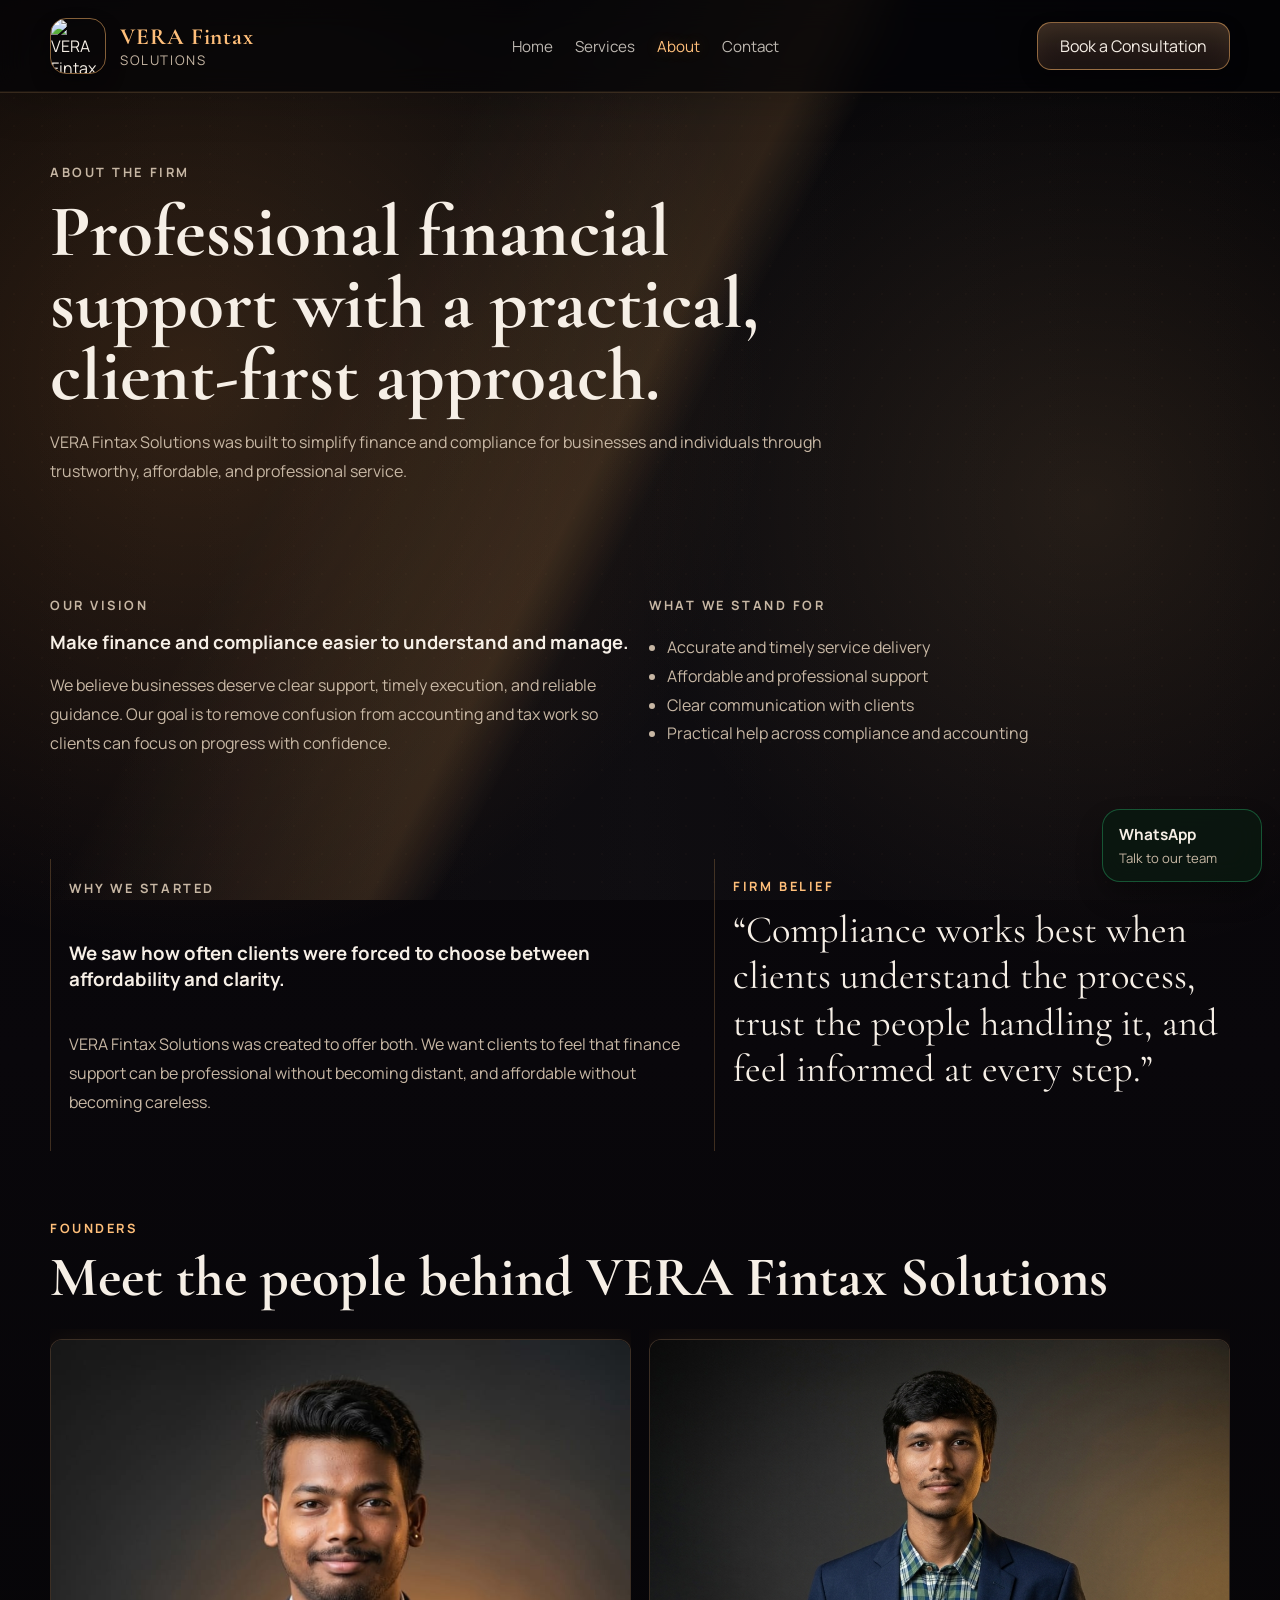
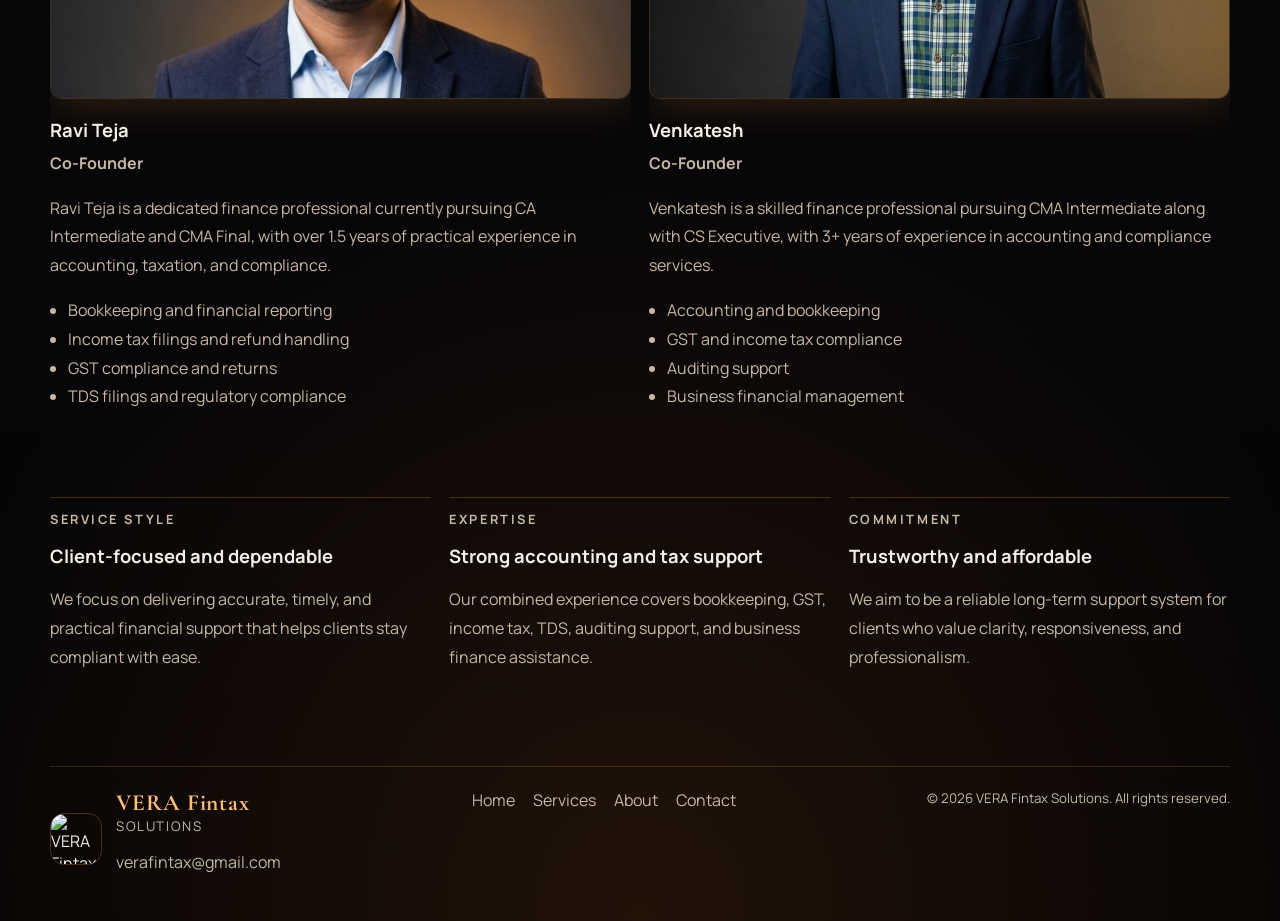
==== about.html @ e47da667 "upload website files" ====
<!DOCTYPE html>
<html lang="en">
<head>
  <meta charset="UTF-8">
  <meta name="viewport" content="width=device-width, initial-scale=1.0">
  <title>About | VERA Fintax Solutions</title>
  <meta name="description" content="Learn about the founders and vision behind VERA Fintax Solutions.">
  <link rel="preconnect" href="https://fonts.googleapis.com">
  <link rel="preconnect" href="https://fonts.gstatic.com" crossorigin>
  <link href="https://fonts.googleapis.com/css2?family=Cormorant+Garamond:wght@500;600;700&family=Manrope:wght@400;500;600;700;800&display=swap" rel="stylesheet">
  <link rel="stylesheet" href="style.css">
</head>
<body class="page-ready">
  <header class="site-header">
    <div class="container">
      <a class="brand" href="index.html" aria-label="VERA Fintax Solutions home">
        <img class="brand-logo" src="logo.jpeg" alt="VERA Fintax Solutions logo">
        <span class="brand-text">
          <strong>VERA Fintax</strong>
          <span>Solutions</span>
        </span>
      </a>
      <nav class="nav" aria-label="Main navigation">
        <a href="index.html">Home</a>
        <a href="services.html">Services</a>
        <a class="active" href="about.html">About</a>
        <a href="contact.html">Contact</a>
      </nav>
      <a class="button" href="contact.html">Book a Consultation</a>
    </div>
    <div class="scroll-progress" aria-hidden="true">
      <div class="scroll-progress-bar"></div>
    </div>
  </header>

  <main>
    <section class="page-hero">
      <div class="container">
        <div class="page-hero-copy panel reveal">
          <p class="eyebrow">About The Firm</p>
          <h1>Professional financial support with a practical, client-first approach.</h1>
          <p>VERA Fintax Solutions was built to simplify finance and compliance for businesses and individuals through trustworthy, affordable, and professional service.</p>
        </div>
      </div>
    </section>

    <section class="section">
      <div class="container value-grid reveal">
        <article class="value-card">
          <p class="eyebrow">Our Vision</p>
          <h3>Make finance and compliance easier to understand and manage.</h3>
          <p>We believe businesses deserve clear support, timely execution, and reliable guidance. Our goal is to remove confusion from accounting and tax work so clients can focus on progress with confidence.</p>
        </article>
        <article class="value-card">
          <p class="eyebrow">What We Stand For</p>
          <ul>
            <li>Accurate and timely service delivery</li>
            <li>Affordable and professional support</li>
            <li>Clear communication with clients</li>
            <li>Practical help across compliance and accounting</li>
          </ul>
        </article>
      </div>
    </section>

    <section class="section">
      <div class="container editorial-grid reveal">
        <article class="editorial-note">
          <p class="eyebrow">Why We Started</p>
          <h3>We saw how often clients were forced to choose between affordability and clarity.</h3>
          <p>VERA Fintax Solutions was created to offer both. We want clients to feel that finance support can be professional without becoming distant, and affordable without becoming careless.</p>
        </article>
        <article class="editorial-quote">
          <p class="eyebrow">Firm Belief</p>
          <blockquote>
            “Compliance works best when clients understand the process, trust the people handling it, and feel informed at every step.”
          </blockquote>
        </article>
      </div>
    </section>

    <section class="section">
      <div class="container reveal">
        <div class="section-head">
          <p class="eyebrow">Founders</p>
          <h2 class="section-title">Meet the people behind VERA Fintax Solutions</h2>
        </div>

        <div class="founder-grid">
          <article class="founder-card">
            <img class="founder-photo" src="ravi.jpg" alt="Ravi Teja">
            <h3>Ravi Teja</h3>
            <p class="founder-role">Co-Founder</p>
                    <p>Ravi Teja is a dedicated finance professional currently pursuing CA Intermediate and CMA Final, with over 1.5 years of practical experience in accounting, taxation, and compliance.</p>
            <ul class="founder-points">
              <li>Bookkeeping and financial reporting</li>
              <li>Income tax filings and refund handling</li>
              <li>GST compliance and returns</li>
              <li>TDS filings and regulatory compliance</li>
            </ul>
          </article>

          <article class="founder-card">
            <img class="founder-photo" src="venkatesh.jpg" alt="Venkatesh">
            <h3>Venkatesh</h3>
            <p class="founder-role">Co-Founder</p>
                    <p>Venkatesh is a skilled finance professional pursuing CMA Intermediate along with CS Executive, with 3+ years of experience in accounting and compliance services.</p>
            <ul class="founder-points">
              <li>Accounting and bookkeeping</li>
              <li>GST and income tax compliance</li>
              <li>Auditing support</li>
              <li>Business financial management</li>
            </ul>
          </article>
        </div>
      </div>
    </section>

    <section class="section">
      <div class="container timeline-grid reveal">
        <article class="timeline-card">
          <p class="eyebrow">Service Style</p>
          <h3>Client-focused and dependable</h3>
          <p>We focus on delivering accurate, timely, and practical financial support that helps clients stay compliant with ease.</p>
        </article>
        <article class="timeline-card">
          <p class="eyebrow">Expertise</p>
          <h3>Strong accounting and tax support</h3>
          <p>Our combined experience covers bookkeeping, GST, income tax, TDS, auditing support, and business finance assistance.</p>
        </article>
        <article class="timeline-card">
          <p class="eyebrow">Commitment</p>
          <h3>Trustworthy and affordable</h3>
          <p>We aim to be a reliable long-term support system for clients who value clarity, responsiveness, and professionalism.</p>
        </article>
      </div>
    </section>
  </main>

  <footer class="footer">
    <div class="container footer-box">
      <div class="footer-brand">
        <img src="logo.jpeg" alt="VERA Fintax Solutions logo">
        <div>
          <div class="brand-text">
            <strong>VERA Fintax</strong>
            <span>Solutions</span>
          </div>
          <p>verafintax@gmail.com</p>
        </div>
      </div>
      <div class="footer-links">
        <a href="index.html">Home</a>
        <a href="services.html">Services</a>
        <a href="about.html">About</a>
        <a href="contact.html">Contact</a>
      </div>
      <small>&copy; 2026 VERA Fintax Solutions. All rights reserved.</small>
    </div>
  </footer>
  <div class="floating-dock">
    <a class="dock-whatsapp" href="https://wa.me/919959423402">
      <strong>WhatsApp</strong>
      <span>Talk to our team</span>
    </a>
  </div>
  <script src="script.js"></script>
</body>
</html>
---- style.css ----
:root {
  --bg: #050506;
  --panel: rgba(17, 14, 20, 0.9);
  --text: #f6efe6;
  --muted: #c7b7a4;
  --line: rgba(255, 184, 107, 0.26);
  --line-strong: rgba(255, 184, 107, 0.5);
  --gold: #ffbf7a;
  --green: #2fd07f;
  --shadow: 0 18px 45px rgba(0, 0, 0, 0.45);
  --radius: 24px;
  --container: 1180px;
}

* {
  box-sizing: border-box;
}

html {
  scroll-behavior: smooth;
}

body {
  margin: 0;
  min-height: 100vh;
  color: var(--text);
  background:
    radial-gradient(circle at 15% 15%, rgba(255, 161, 72, 0.17), transparent 24%),
    radial-gradient(circle at 85% 20%, rgba(255, 194, 120, 0.11), transparent 20%),
    radial-gradient(circle at 50% 100%, rgba(255, 127, 39, 0.12), transparent 30%),
    linear-gradient(180deg, #060507 0%, #09070b 42%, #030304 100%);
  font-family: "Manrope", sans-serif;
  overflow-x: hidden;
}

body.page-ready::before {
  animation: driftGlow 16s ease-in-out infinite alternate;
}

body::before,
body::after {
  content: "";
  position: fixed;
  inset: 0;
  pointer-events: none;
  z-index: -1;
}

body::before {
  background:
    linear-gradient(118deg, transparent 30%, rgba(255, 175, 88, 0.18) 48%, transparent 52%),
    linear-gradient(90deg, transparent, rgba(255, 255, 255, 0.03), transparent);
  mix-blend-mode: screen;
  opacity: 0.8;
}

body::after {
  background-image: radial-gradient(rgba(255, 200, 140, 0.14) 0.8px, transparent 0.8px);
  background-size: 28px 28px;
  opacity: 0.16;
}

a {
  color: inherit;
  text-decoration: none;
}

img {
  max-width: 100%;
  display: block;
}

.container {
  width: min(var(--container), calc(100% - 32px));
  margin: 0 auto;
}

.site-header {
  position: sticky;
  top: 0;
  z-index: 10;
  backdrop-filter: blur(14px);
  background: rgba(4, 4, 6, 0.72);
  border-bottom: 1px solid rgba(255, 188, 112, 0.12);
  box-shadow: 0 10px 40px rgba(0, 0, 0, 0.18);
}

.scroll-progress {
  position: absolute;
  left: 0;
  right: 0;
  bottom: -1px;
  height: 2px;
  background: rgba(255, 188, 112, 0.08);
  overflow: hidden;
}

.scroll-progress-bar {
  width: 100%;
  height: 100%;
  transform-origin: left center;
  transform: scaleX(0);
  background: linear-gradient(90deg, rgba(255, 188, 112, 0.32), rgba(255, 188, 112, 0.95));
  box-shadow: 0 0 16px rgba(255, 188, 112, 0.4);
}

.site-header .container,
.nav {
  display: flex;
  align-items: center;
}

.site-header .container {
  justify-content: space-between;
  gap: 24px;
  padding: 18px 0;
}

.brand {
  display: flex;
  align-items: center;
  gap: 14px;
  min-width: max-content;
}

.brand-logo {
  width: 56px;
  height: 56px;
  object-fit: cover;
  border-radius: 16px;
  border: 1px solid var(--line-strong);
  box-shadow: 0 10px 20px rgba(0, 0, 0, 0.28);
}

.brand-text strong {
  display: block;
  font-family: "Cormorant Garamond", serif;
  font-size: 1.45rem;
  letter-spacing: 0.04em;
  color: var(--gold);
}

.brand-text span {
  display: block;
  font-size: 0.83rem;
  color: var(--muted);
  letter-spacing: 0.12em;
  text-transform: uppercase;
}

.nav {
  gap: 22px;
  flex-wrap: wrap;
  justify-content: center;
}

.nav a {
  color: rgba(246, 239, 230, 0.76);
  font-size: 0.95rem;
  transition: color 0.25s ease, text-shadow 0.25s ease;
}

.nav a:hover,
.nav a.active {
  color: var(--gold);
  text-shadow: 0 0 14px rgba(255, 191, 122, 0.28);
}

.button,
button,
input,
textarea {
  font: inherit;
}

.button {
  display: inline-flex;
  align-items: center;
  justify-content: center;
  gap: 10px;
  min-height: 48px;
  padding: 0 22px;
  border-radius: 14px;
  border: 1px solid var(--line-strong);
  background: linear-gradient(180deg, rgba(255, 195, 122, 0.16), rgba(255, 159, 67, 0.04)), rgba(16, 12, 17, 0.88);
  color: var(--text);
  box-shadow: inset 0 0 22px rgba(255, 191, 122, 0.06), 0 8px 18px rgba(0, 0, 0, 0.28);
  transition: transform 0.25s ease, border-color 0.25s ease, box-shadow 0.25s ease;
}

.button:hover {
  transform: translateY(-2px);
  border-color: rgba(255, 191, 122, 0.7);
  box-shadow: inset 0 0 24px rgba(255, 191, 122, 0.12), 0 14px 24px rgba(0, 0, 0, 0.32);
}

.button:active {
  transform: translateY(0);
}

.button.secondary {
  background: rgba(15, 12, 18, 0.55);
}

.button.full {
  width: 100%;
}

.button.whatsapp {
  border-color: rgba(47, 208, 127, 0.45);
  background: rgba(12, 28, 18, 0.78);
}

.eyebrow {
  margin: 0 0 12px;
  color: var(--gold);
  font-size: 0.8rem;
  font-weight: 700;
  letter-spacing: 0.2em;
  text-transform: uppercase;
}

.section-title {
  margin: 0 0 14px;
  font-family: "Cormorant Garamond", serif;
  font-size: clamp(2.2rem, 5vw, 3.5rem);
  line-height: 1;
}

.section-intro {
  margin: 0;
  max-width: 760px;
  color: var(--muted);
  line-height: 1.8;
}

.hero,
.page-hero {
  padding: 60px 0 28px;
}

.hero-grid,
.split-grid,
.contact-grid,
.about-grid,
.value-grid,
.timeline-grid,
.founder-grid,
.contact-cards,
.services-grid,
.trust-grid,
.hero-actions,
.chip-row,
.metric-grid,
.service-detail-grid,
.service-columns,
.process-line {
  display: grid;
  gap: 18px;
}

.hero-grid {
  grid-template-columns: minmax(0, 1.08fr) minmax(360px, 0.92fr);
  align-items: stretch;
}

.hero-copy,
.panel,
.service-card,
.trust-card,
.process-step,
.value-card,
.timeline-card,
.founder-card,
.contact-card,
.contact-panel,
.service-detail,
.service-spotlight,
.process-strip {
  position: relative;
  overflow: hidden;
  border-radius: var(--radius);
  border: 1px solid var(--line);
  background: linear-gradient(180deg, rgba(255, 255, 255, 0.03), rgba(255, 255, 255, 0)), var(--panel);
  box-shadow: var(--shadow);
}

.hero-copy,
.page-hero-copy,
.manifesto-band,
.signature-panel,
.editorial-note,
.editorial-quote,
.faq-intro {
  background: transparent;
  border: none;
  box-shadow: none;
}

.hero-copy::after,
.page-hero-copy::after,
.manifesto-band::after,
.signature-panel::after,
.editorial-note::after,
.editorial-quote::after,
.faq-intro::after {
  display: none;
}

.hero-copy,
.panel,
.service-card,
.trust-card,
.process-step,
.value-card,
.timeline-card,
.founder-card,
.contact-card,
.contact-panel,
.service-detail,
.service-spotlight,
.process-strip,
.signature-panel,
.signature-card,
.editorial-quote,
.editorial-note {
  transition: transform 0.35s ease, border-color 0.35s ease, box-shadow 0.35s ease;
}

.service-card:hover,
.trust-card:hover,
.process-step:hover,
.value-card:hover,
.timeline-card:hover,
.founder-card:hover,
.contact-card:hover,
.service-spotlight:hover,
.signature-card:hover,
.editorial-note:hover {
  transform: translateY(-4px);
  border-color: rgba(255, 188, 112, 0.28);
  box-shadow: 0 22px 50px rgba(0, 0, 0, 0.42);
}

.hero-copy,
.page-hero-copy,
.service-card,
.trust-card,
.process-step,
.value-card,
.timeline-card,
.founder-card,
.contact-card,
.contact-panel,
.service-detail,
.service-spotlight,
.process-strip {
  padding: 26px;
}

.hero-copy,
.page-hero-copy {
  padding: 8px 0;
}

.hero-copy::after,
.panel::after,
.service-card::after,
.trust-card::after,
.process-step::after,
.value-card::after,
.timeline-card::after,
.founder-card::after,
.contact-card::after,
.contact-panel::after,
.service-detail::after,
.service-spotlight::after,
.process-strip::after {
  content: "";
  position: absolute;
  inset: auto -18% -18% auto;
  width: 180px;
  height: 180px;
  background: radial-gradient(circle, rgba(255, 190, 122, 0.12), transparent 70%);
  pointer-events: none;
}

.reveal {
  opacity: 0;
  transform: translateY(28px);
  transition: opacity 0.75s ease, transform 0.75s ease;
}

.reveal.is-visible {
  opacity: 1;
  transform: translateY(0);
}

.hero-copy h1,
.page-hero-copy h1 {
  margin: 0;
  font-family: "Cormorant Garamond", serif;
  line-height: 0.98;
}

.hero-copy h1 {
  max-width: 11ch;
  font-size: clamp(3rem, 6vw, 5.2rem);
}

.page-hero-copy h1 {
  font-size: clamp(2.8rem, 6vw, 4.6rem);
}

.hero-copy h1 span {
  color: var(--gold);
}

.hero-copy p,
.page-hero-copy p,
.dashboard-top p,
.service-card p,
.trust-card p,
.process-step p,
.value-card p,
.timeline-card p,
.contact-panel p,
.contact-card p,
.founder-card p,
.service-detail p,
.service-spotlight p,
.service-column li,
.process-caption {
  color: var(--muted);
  line-height: 1.8;
}

.hero-copy p {
  margin: 22px 0 0;
}

.hero-actions {
  margin-top: 28px;
  display: flex;
  flex-wrap: wrap;
}

.hero-mini-proof {
  display: flex;
  flex-wrap: wrap;
  gap: 10px;
  margin-top: 20px;
}

.hero-mini-proof span {
  padding: 9px 14px;
  border-radius: 999px;
  border: 1px solid rgba(255, 188, 112, 0.16);
  background: rgba(8, 8, 11, 0.52);
  color: rgba(246, 239, 230, 0.8);
  font-size: 0.88rem;
}

.hero-mini-proof span:nth-child(2) {
  animation: pulseChip 3.8s ease-in-out infinite;
}

.hero-visual {
  padding: 24px;
}

.hero-visual.panel {
  background: transparent;
  border: none;
  box-shadow: none;
  padding: 0;
}

.dashboard-frame {
  height: 100%;
  min-height: 420px;
  padding: 26px;
  border-radius: 28px;
  border: 1px solid rgba(255, 188, 112, 0.16);
  background: linear-gradient(145deg, rgba(255, 188, 112, 0.12), transparent 34%), linear-gradient(180deg, rgba(6, 8, 12, 0.92), rgba(14, 11, 18, 0.96));
}

.dashboard-top {
  display: flex;
  align-items: center;
  justify-content: space-between;
  gap: 18px;
  margin-bottom: 18px;
}

.dashboard-top h3,
.service-card h3,
.trust-card h3,
.process-step h3,
.value-card h3,
.timeline-card h3,
.contact-panel h3,
.contact-card h3,
.founder-card h3,
.service-detail h3,
.service-spotlight h3 {
  margin: 0;
  font-size: 1.15rem;
}

.sparkline {
  height: 148px;
  border-radius: 18px;
  border: 1px solid rgba(255, 188, 112, 0.14);
  background: linear-gradient(180deg, rgba(255, 188, 112, 0.03), rgba(255, 188, 112, 0)), repeating-linear-gradient(90deg, rgba(255, 255, 255, 0.05), rgba(255, 255, 255, 0.05) 1px, transparent 1px, transparent 18%), repeating-linear-gradient(180deg, rgba(255, 255, 255, 0.04), rgba(255, 255, 255, 0.04) 1px, transparent 1px, transparent 26%);
  position: relative;
  overflow: hidden;
}

.sparkline::before {
  content: "";
  position: absolute;
  inset: 28px 18px 22px 18px;
  background: linear-gradient(180deg, rgba(255, 188, 112, 0.22), transparent 65%);
  clip-path: polygon(0% 80%, 10% 76%, 19% 69%, 28% 73%, 38% 48%, 49% 58%, 60% 32%, 70% 37%, 82% 18%, 100% 0%, 100% 100%, 0% 100%);
}

.sparkline::after {
  content: "";
  position: absolute;
  inset: 24px 18px 20px 18px;
  border-bottom: 3px solid var(--gold);
  clip-path: polygon(0% 78%, 10% 74%, 19% 67%, 28% 71%, 38% 46%, 49% 56%, 60% 30%, 70% 35%, 82% 16%, 100% 0%, 100% 100%, 0% 100%);
  filter: drop-shadow(0 0 10px rgba(255, 191, 122, 0.5));
}

.metric-grid {
  grid-template-columns: repeat(3, minmax(0, 1fr));
  margin-top: 18px;
}

.metric-card {
  padding: 18px;
  border-radius: 0;
  border: none;
  border-top: 1px solid rgba(255, 188, 112, 0.22);
  background: transparent;
}

.metric-card span {
  display: block;
  color: rgba(246, 239, 230, 0.64);
  font-size: 0.82rem;
}

.metric-card strong {
  display: block;
  margin-top: 10px;
  font-size: 1.2rem;
}

.metric-card small,
.contact-card small {
  display: block;
  margin-top: 8px;
  color: rgba(246, 239, 230, 0.56);
}

.chip-row {
  grid-template-columns: repeat(3, minmax(0, 1fr));
}

.chip {
  padding: 18px 6px 0;
  border-radius: 0;
  border: none;
  border-top: 1px solid rgba(255, 188, 112, 0.22);
  background: transparent;
  text-align: center;
}

.manifesto-band,
.signature-grid,
.editorial-grid {
  display: grid;
  gap: 20px;
}

.manifesto-band {
  grid-template-columns: minmax(0, 1.1fr) minmax(0, 0.9fr);
  align-items: center;
  padding: 8px 0;
}

.manifesto-copy h2 {
  margin: 0;
  font-family: "Cormorant Garamond", serif;
  font-size: clamp(2rem, 4vw, 3rem);
  line-height: 1.05;
}

.manifesto-points {
  display: grid;
  gap: 14px;
}

.manifesto-points div,
.signature-card,
.editorial-quote,
.editorial-note,
.signature-panel {
  padding: 18px 0 18px 18px;
  border-radius: 0;
  border: none;
  border-left: 1px solid rgba(255, 188, 112, 0.22);
  background: transparent;
  box-shadow: none;
  position: relative;
  overflow: hidden;
}

.manifesto-points div::before,
.signature-card::before,
.editorial-quote::before,
.editorial-note::before,
.signature-panel::before {
  content: "";
  position: absolute;
  inset: 0;
  background: linear-gradient(120deg, transparent 10%, rgba(255, 188, 112, 0.08) 48%, transparent 62%);
  transform: translateX(-120%);
  transition: transform 0.8s ease;
}

.manifesto-points div:hover::before,
.signature-card:hover::before,
.editorial-quote:hover::before,
.editorial-note:hover::before,
.signature-panel:hover::before {
  transform: translateX(120%);
}

.manifesto-points strong {
  display: block;
  margin-bottom: 6px;
  color: var(--gold);
}

.manifesto-points span {
  color: var(--muted);
  line-height: 1.7;
}

.signature-grid {
  grid-template-columns: minmax(0, 0.95fr) minmax(0, 1.05fr);
  align-items: start;
  gap: 34px;
}

.signature-panel {
  min-height: 100%;
  padding-left: 0;
  border-left: none;
}

.signature-stack {
  display: grid;
  gap: 18px;
}

.signature-card.offset {
  margin-left: 64px;
}

.signature-card h3,
.editorial-note h3 {
  margin: 16px 0 10px;
}

.signature-card p,
.editorial-note p,
.editorial-quote blockquote {
  color: var(--muted);
  line-height: 1.8;
}

.editorial-grid {
  grid-template-columns: minmax(0, 1.1fr) minmax(0, 0.9fr);
  align-items: stretch;
  gap: 34px;
}

.editorial-quote blockquote {
  margin: 8px 0 0;
  font-family: "Cormorant Garamond", serif;
  font-size: clamp(1.8rem, 3vw, 2.5rem);
  line-height: 1.2;
  color: var(--text);
}

.editorial-note {
  display: flex;
  flex-direction: column;
  justify-content: center;
  gap: 12px;
}

.faq-grid {
  display: grid;
  grid-template-columns: minmax(0, 0.9fr) minmax(0, 1.1fr);
  gap: 20px;
  align-items: start;
}

.faq-intro,
.faq-list {
  padding: 8px 0;
  border-radius: 0;
  border: none;
  background: transparent;
  box-shadow: none;
}

.faq-intro p {
  color: var(--muted);
  line-height: 1.8;
}

.faq-list {
  display: grid;
  gap: 14px;
}

.faq-item {
  padding: 16px 0 16px 16px;
  border-radius: 0;
  border: none;
  border-left: 1px solid rgba(255, 188, 112, 0.22);
  background: transparent;
}

.faq-item h3 {
  margin: 0 0 10px;
  font-size: 1.03rem;
}

.faq-item p {
  margin: 0;
  color: var(--muted);
  line-height: 1.75;
}

.section {
  padding: 34px 0;
}

.section-head {
  margin-bottom: 24px;
}

.services-grid,
.trust-grid {
  grid-template-columns: repeat(2, minmax(0, 1fr));
  column-gap: 34px;
  row-gap: 24px;
}

.card-icon {
  width: 48px;
  height: 48px;
  display: inline-flex;
  align-items: center;
  justify-content: center;
  border-radius: 14px;
  border: 1px solid var(--line-strong);
  color: var(--gold);
  background: rgba(255, 188, 112, 0.08);
  font-weight: 800;
  letter-spacing: 0.04em;
}

.service-card ul,
.value-card ul,
.service-detail ul,
.founder-points {
  margin: 16px 0 0;
  padding-left: 18px;
  color: var(--muted);
  line-height: 1.8;
}

.service-card,
.trust-card,
.contact-card,
.founder-card,
.value-card,
.timeline-card,
.contact-panel {
  border: none;
  border-radius: 0;
  background: transparent;
  box-shadow: none;
  padding: 10px 0 18px;
}

.service-card::after,
.trust-card::after,
.contact-card::after,
.founder-card::after,
.value-card::after,
.timeline-card::after,
.contact-panel::after {
  display: none;
}

.service-card,
.trust-card,
.contact-card,
.timeline-card {
  border-top: 1px solid rgba(255, 188, 112, 0.22);
}

.service-card:hover,
.trust-card:hover,
.contact-card:hover,
.timeline-card:hover,
.founder-card:hover {
  transform: none;
  border-color: rgba(255, 188, 112, 0.28);
  box-shadow: none;
}

.split-grid,
.contact-grid {
  grid-template-columns: minmax(0, 1fr) minmax(360px, 0.96fr);
  align-items: start;
}

.founder-grid,
.contact-cards,
.value-grid {
  grid-template-columns: repeat(2, minmax(0, 1fr));
}

.founder-card {
  text-align: left;
}

.founder-photo {
  width: 100%;
  height: 360px;
  object-fit: cover;
  object-position: center top;
  margin-bottom: 18px;
  background: rgba(14, 11, 18, 0.85);
}

.founder-img,
.founder-photo {
  border-radius: 12px;
  border: 1px solid rgba(255, 200, 120, 0.2);
  box-shadow: 0 10px 40px rgba(255, 180, 80, 0.15);
}

.founder-role {
  color: var(--gold);
  font-weight: 700;
  margin-top: 6px;
}

.contact-list {
  display: grid;
  gap: 12px;
  margin-top: 18px;
}

.contact-line {
  padding: 14px 0;
  border-radius: 0;
  border: none;
  border-top: 1px solid rgba(255, 188, 112, 0.16);
  background: transparent;
}

.contact-line strong {
  display: block;
  color: var(--gold);
  margin-bottom: 6px;
}

.field {
  display: grid;
  gap: 10px;
  margin-bottom: 14px;
}

.field label {
  color: rgba(246, 239, 230, 0.7);
  font-size: 0.9rem;
}

.field input,
.field textarea {
  width: 100%;
  padding: 14px 16px;
  border-radius: 14px;
  border: 1px solid rgba(255, 188, 112, 0.14);
  background: rgba(10, 10, 14, 0.82);
  color: var(--text);
  outline: none;
}

.field input:focus,
.field textarea:focus {
  border-color: rgba(255, 191, 122, 0.52);
  box-shadow: 0 0 0 3px rgba(255, 191, 122, 0.08);
}

.page-hero-copy {
  max-width: 840px;
  padding: 8px 0 20px;
}

.timeline-grid {
  grid-template-columns: repeat(3, minmax(0, 1fr));
}

.service-detail {
  grid-template-columns: minmax(0, 1fr) 230px;
  gap: 20px;
  align-items: stretch;
}

.service-badge {
  display: flex;
  align-items: center;
  justify-content: center;
  border-radius: 22px;
  border: 1px solid rgba(255, 188, 112, 0.18);
  background: radial-gradient(circle at 35% 35%, rgba(255, 188, 112, 0.22), transparent 42%), rgba(12, 10, 16, 0.84);
  color: var(--gold);
  font-family: "Cormorant Garamond", serif;
  font-size: 1.8rem;
}

.services-hero {
  max-width: 100%;
  background:
    linear-gradient(114deg, rgba(255, 171, 79, 0.16), transparent 38%),
    linear-gradient(180deg, rgba(10, 8, 12, 0.96), rgba(19, 14, 21, 0.96));
}

.services-hero::before {
  content: "";
  position: absolute;
  inset: 0;
  background: linear-gradient(162deg, transparent 50%, rgba(255, 189, 117, 0.3) 51%, transparent 53%);
  opacity: 0.7;
  pointer-events: none;
}

.services-actions {
  display: flex;
  gap: 14px;
  flex-wrap: wrap;
  margin-top: 24px;
}

.services-overview {
  display: grid;
  gap: 22px;
}

.service-spotlight {
  display: grid;
  grid-template-columns: minmax(0, 1.2fr) 260px;
  align-items: stretch;
  gap: 24px;
  border: none;
  border-top: 1px solid rgba(255, 188, 112, 0.18);
  border-radius: 0;
  background: transparent;
  box-shadow: none;
  padding: 30px 0;
}

.service-spotlight::before {
  display: none;
}

.service-copy {
  position: relative;
  z-index: 1;
}

.service-copy h2 {
  margin: 0;
  font-size: clamp(1.8rem, 3vw, 2.35rem);
  font-family: "Cormorant Garamond", serif;
}

.service-copy > p {
  margin: 12px 0 0;
}

.service-columns {
  grid-template-columns: repeat(2, minmax(0, 1fr));
  margin-top: 22px;
}

.service-column {
  padding: 10px 0 0;
  border-radius: 0;
  border: none;
  border-top: 1px solid rgba(255, 188, 112, 0.12);
  background: transparent;
}

.service-column h4 {
  margin: 0 0 12px;
  color: var(--gold);
  font-size: 1rem;
}

.service-column ul {
  margin: 0;
  padding-left: 18px;
}

.service-visual {
  position: relative;
  z-index: 1;
  display: flex;
  flex-direction: column;
  justify-content: center;
  align-items: center;
  gap: 18px;
}

.service-icon-box {
  width: 170px;
  height: 170px;
  border-radius: 30px;
  border: 1px solid rgba(255, 188, 112, 0.26);
  background:
    radial-gradient(circle at 35% 35%, rgba(255, 188, 112, 0.28), transparent 40%),
    linear-gradient(180deg, rgba(33, 23, 18, 0.96), rgba(13, 11, 16, 0.94));
  display: grid;
  place-items: center;
  box-shadow: inset 0 0 28px rgba(255, 188, 112, 0.1);
  animation: floatCard 5.8s ease-in-out infinite;
}

.service-icon-inner {
  width: 110px;
  height: 110px;
  border-radius: 24px;
  border: 1px solid rgba(255, 188, 112, 0.42);
  display: flex;
  align-items: center;
  justify-content: center;
  color: var(--gold);
  background: rgba(255, 188, 112, 0.08);
  position: relative;
  overflow: hidden;
}

.service-icon-inner span {
  position: absolute;
  display: block;
}

.gst-icon .icon-card {
  inset: 20px 28px 26px 20px;
  border-radius: 18px;
  border: 1px solid rgba(255, 188, 112, 0.45);
  background: linear-gradient(180deg, rgba(255, 188, 112, 0.12), rgba(255, 188, 112, 0.03));
  display: grid;
  place-items: center;
  font-family: "Cormorant Garamond", serif;
  font-size: 1.65rem;
  font-weight: 700;
}

.gst-icon .icon-pen {
  width: 34px;
  height: 8px;
  right: 14px;
  bottom: 24px;
  border-radius: 999px;
  background: linear-gradient(90deg, rgba(255, 188, 112, 0.95), rgba(255, 145, 65, 0.85));
  transform: rotate(-42deg);
  box-shadow: 0 0 12px rgba(255, 188, 112, 0.18);
}

.gst-icon .icon-pen::after {
  content: "";
  position: absolute;
  right: -5px;
  top: -2px;
  border-left: 8px solid rgba(255, 188, 112, 0.95);
  border-top: 6px solid transparent;
  border-bottom: 6px solid transparent;
}

.itr-icon .icon-monitor {
  inset: 18px 20px 30px 20px;
  border-radius: 16px;
  border: 1px solid rgba(255, 188, 112, 0.45);
  background: linear-gradient(180deg, rgba(255, 188, 112, 0.12), rgba(12, 10, 16, 0.7));
  display: grid;
  place-items: center;
}

.itr-icon .icon-monitor span {
  position: static;
  font-family: "Cormorant Garamond", serif;
  font-size: 1.55rem;
  font-weight: 700;
}

.itr-icon .icon-monitor::after {
  content: "";
  position: absolute;
  left: 28px;
  right: 28px;
  bottom: -10px;
  height: 8px;
  border-radius: 999px;
  background: rgba(255, 188, 112, 0.6);
}

.itr-icon .icon-sheet {
  width: 26px;
  height: 34px;
  right: 12px;
  bottom: 18px;
  border-radius: 8px;
  border: 1px solid rgba(255, 188, 112, 0.45);
  background: linear-gradient(180deg, rgba(255, 188, 112, 0.18), rgba(255, 188, 112, 0.05));
}

.itr-icon .icon-sheet::before,
.itr-icon .icon-sheet::after {
  content: "";
  position: absolute;
  left: 5px;
  right: 5px;
  height: 2px;
  background: rgba(255, 188, 112, 0.65);
}

.itr-icon .icon-sheet::before {
  top: 10px;
}

.itr-icon .icon-sheet::after {
  top: 17px;
}

.books-icon .icon-book {
  width: 34px;
  top: 22px;
  bottom: 22px;
  border-radius: 8px;
  border: 1px solid rgba(255, 188, 112, 0.45);
  background: linear-gradient(180deg, rgba(255, 188, 112, 0.18), rgba(255, 188, 112, 0.04));
}

.books-icon .icon-book::before {
  content: "";
  position: absolute;
  left: 8px;
  right: 8px;
  top: 10px;
  bottom: 10px;
  border-left: 2px solid rgba(255, 188, 112, 0.45);
}

.books-icon .icon-book-back {
  left: 24px;
  transform: rotate(-7deg);
}

.books-icon .icon-book-front {
  right: 24px;
  transform: rotate(7deg);
}

.tds-icon .icon-doc {
  width: 48px;
  height: 62px;
  left: 24px;
  top: 22px;
  border-radius: 10px;
  border: 1px solid rgba(255, 188, 112, 0.45);
  background: linear-gradient(180deg, rgba(255, 188, 112, 0.2), rgba(255, 188, 112, 0.04));
}

.tds-icon .icon-doc::before,
.tds-icon .icon-doc::after {
  content: "";
  position: absolute;
  left: 9px;
  right: 9px;
  height: 2px;
  background: rgba(255, 188, 112, 0.62);
}

.tds-icon .icon-doc::before {
  top: 16px;
}

.tds-icon .icon-doc::after {
  top: 26px;
}

.tds-icon .icon-check {
  width: 34px;
  height: 34px;
  right: 16px;
  bottom: 18px;
  border-radius: 50%;
  border: 1px solid rgba(255, 188, 112, 0.45);
  background: rgba(255, 188, 112, 0.12);
}

.tds-icon .icon-check::before {
  content: "";
  position: absolute;
  left: 9px;
  top: 10px;
  width: 13px;
  height: 7px;
  border-left: 3px solid rgba(255, 188, 112, 0.95);
  border-bottom: 3px solid rgba(255, 188, 112, 0.95);
  transform: rotate(-45deg);
}

.process-strip {
  text-align: center;
  border: none;
  background: transparent;
  box-shadow: none;
  padding: 10px 0 0;
}

.process-strip .section-title {
  margin-bottom: 6px;
}

.process-strip::after {
  display: none;
}

.process-line {
  grid-template-columns: repeat(4, minmax(0, 1fr));
  margin-top: 22px;
  align-items: start;
}

.process-node {
  position: relative;
  padding-top: 8px;
}

.process-node:not(:last-child)::after {
  content: "";
  position: absolute;
  top: 30px;
  left: calc(50% + 26px);
  width: calc(100% - 52px);
  height: 2px;
  background: linear-gradient(90deg, rgba(255, 188, 112, 0.7), rgba(255, 188, 112, 0.15));
}

.process-dot {
  width: 52px;
  height: 52px;
  margin: 0 auto 14px;
  border-radius: 50%;
  display: grid;
  place-items: center;
  border: 1px solid rgba(255, 188, 112, 0.42);
  background: rgba(18, 14, 20, 0.92);
  color: var(--gold);
  font-weight: 800;
  box-shadow: 0 0 0 8px rgba(255, 188, 112, 0.04);
}

.process-node h3 {
  margin: 0;
  font-size: 1.05rem;
}

.process-caption {
  margin: 8px 0 0;
  font-size: 0.92rem;
}

.footer {
  padding: 26px 0 32px;
}

.footer-box {
  display: flex;
  justify-content: space-between;
  gap: 24px;
  padding: 22px 0 0;
  border-radius: 0;
  border: none;
  border-top: 1px solid rgba(255, 188, 112, 0.18);
  background: transparent;
}

.footer-brand {
  display: flex;
  align-items: center;
  gap: 14px;
}

.footer-brand img {
  width: 52px;
  height: 52px;
  object-fit: cover;
  border-radius: 14px;
  border: 1px solid rgba(255, 188, 112, 0.24);
}

.footer-brand p,
.footer-links a,
.footer-box small {
  color: var(--muted);
}

.footer-links {
  display: flex;
  gap: 18px;
  flex-wrap: wrap;
}

.footer-links a:hover {
  color: var(--gold);
}

.floating-dock {
  position: fixed;
  right: 18px;
  bottom: 18px;
  z-index: 20;
  display: grid;
  gap: 10px;
}

.floating-dock a {
  min-width: 160px;
  padding: 14px 16px;
  border-radius: 18px;
  border: 1px solid rgba(255, 188, 112, 0.24);
  background: rgba(10, 8, 14, 0.92);
  color: var(--text);
  box-shadow: 0 14px 26px rgba(0, 0, 0, 0.32);
  backdrop-filter: blur(12px);
  transition: transform 0.25s ease, border-color 0.25s ease;
}

.floating-dock a:hover {
  transform: translateY(-3px);
  border-color: rgba(255, 188, 112, 0.42);
}

.floating-dock strong,
.floating-dock span {
  display: block;
}

.floating-dock strong {
  font-size: 0.96rem;
}

.floating-dock span {
  margin-top: 4px;
  color: var(--muted);
  font-size: 0.82rem;
}

.floating-dock .dock-whatsapp {
  border-color: rgba(47, 208, 127, 0.34);
  background: rgba(10, 23, 16, 0.92);
}

@keyframes pulseChip {
  0%,
  100% {
    box-shadow: 0 0 0 rgba(255, 188, 112, 0);
  }
  50% {
    box-shadow: 0 0 18px rgba(255, 188, 112, 0.14);
  }
}

@keyframes floatCard {
  0%,
  100% {
    transform: translateY(0);
  }
  50% {
    transform: translateY(-8px);
  }
}

@keyframes driftGlow {
  0% {
    transform: translate3d(0, 0, 0) scale(1);
  }
  100% {
    transform: translate3d(1.5%, -1.5%, 0) scale(1.03);
  }
}

@media (max-width: 1100px) {
  .hero-grid,
  .split-grid,
  .contact-grid,
  .service-detail,
  .timeline-grid,
  .service-spotlight,
  .process-line,
  .manifesto-band,
  .signature-grid,
  .editorial-grid,
  .faq-grid {
    grid-template-columns: 1fr;
  }

  .services-grid,
  .trust-grid,
  .metric-grid {
    grid-template-columns: repeat(2, minmax(0, 1fr));
  }
}

@media (max-width: 760px) {
  .site-header .container,
  .footer-box,
  .footer-brand {
    flex-direction: column;
    align-items: flex-start;
  }

  .nav {
    gap: 14px;
  }

  .hero-copy,
  .page-hero-copy,
  .service-card,
  .trust-card,
  .process-step,
  .value-card,
  .timeline-card,
  .founder-card,
  .contact-card,
  .contact-panel,
  .service-detail,
  .service-spotlight,
  .process-strip {
    padding: 22px;
  }

  .chip-row,
  .metric-grid,
  .services-grid,
  .founder-grid,
  .trust-grid,
  .contact-cards,
  .value-grid,
  .service-columns,
  .process-line {
    grid-template-columns: 1fr;
  }

  .signature-card.offset {
    margin-left: 0;
  }

  .services-grid,
  .trust-grid {
    grid-template-columns: 1fr;
  }

  .founder-photo {
    height: 300px;
  }

  .dashboard-frame {
    min-height: auto;
  }

  .service-icon-box {
    width: 140px;
    height: 140px;
  }

  .service-icon-inner {
    width: 92px;
    height: 92px;
    font-size: 1.6rem;
  }

  .process-node:not(:last-child)::after {
    display: none;
  }

  .floating-dock {
    left: 16px;
    right: 16px;
    bottom: 14px;
  }

  .floating-dock a {
    min-width: 0;
  }
}
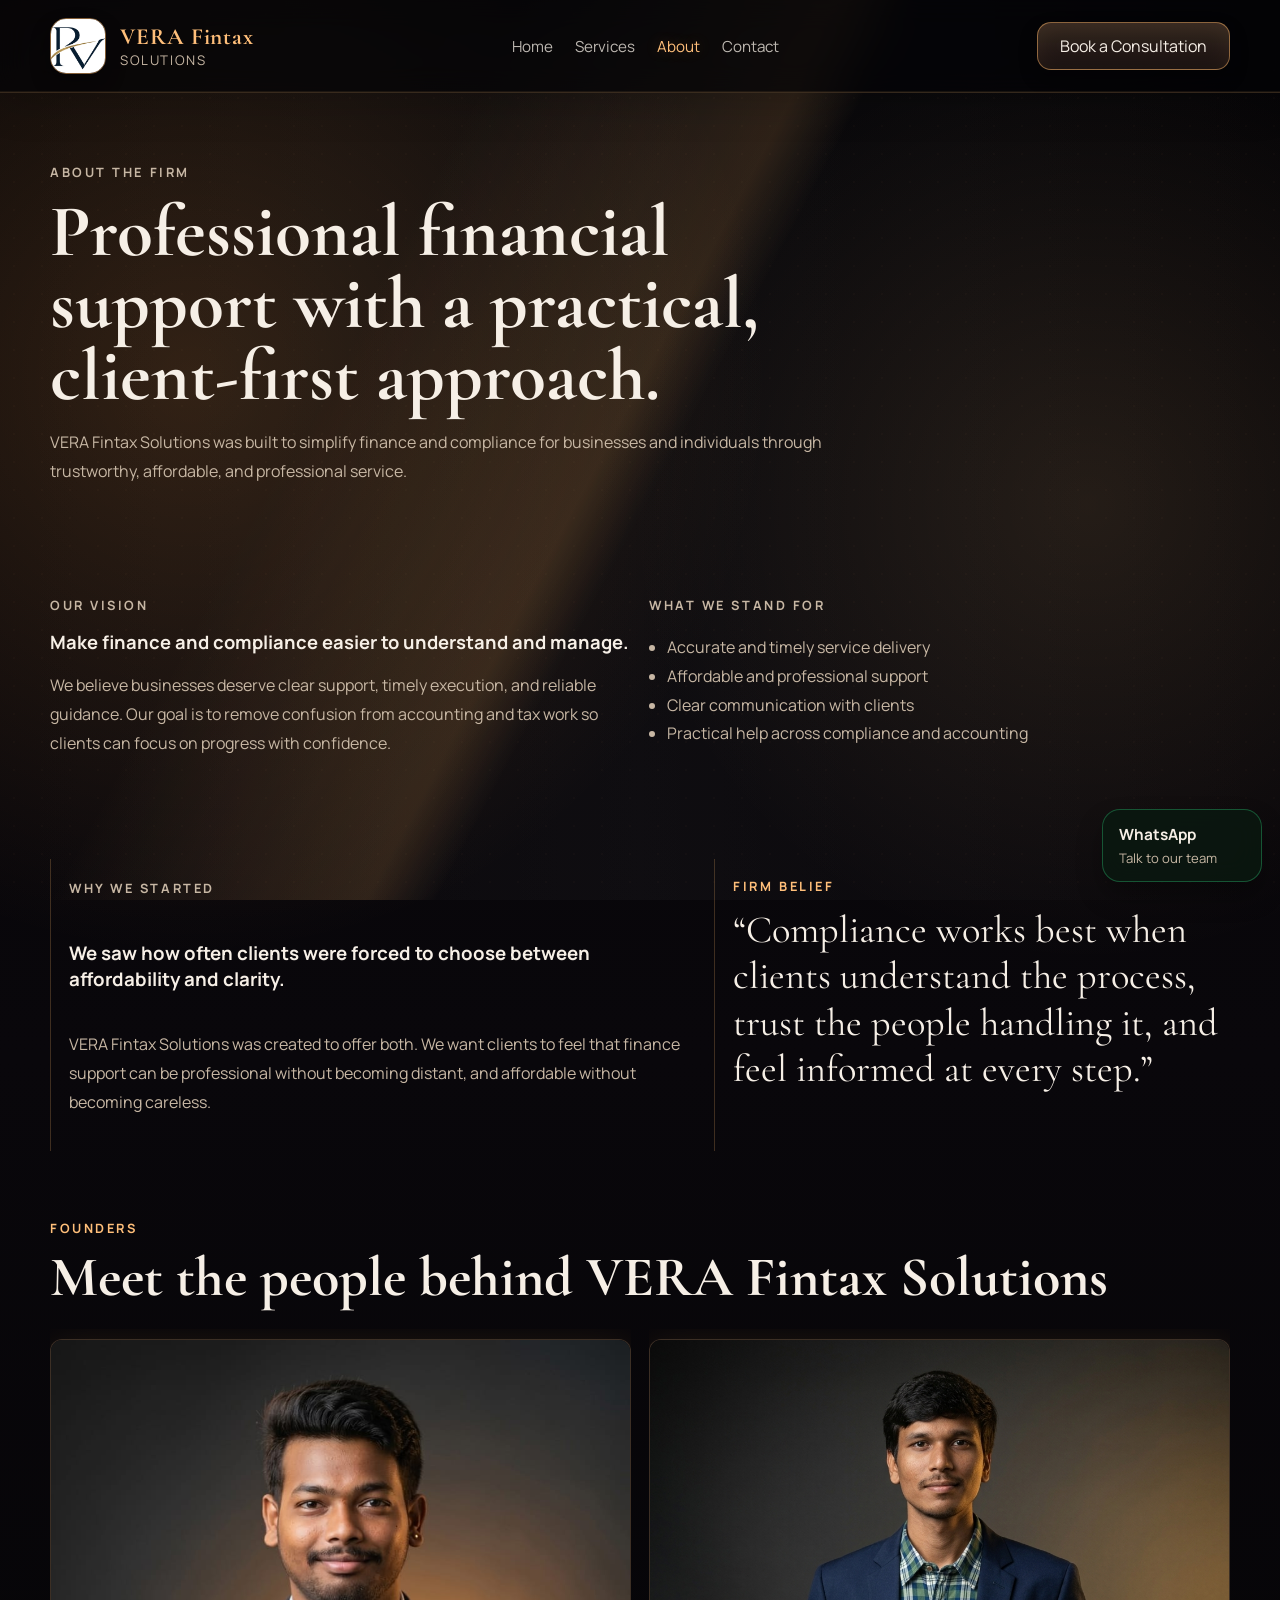
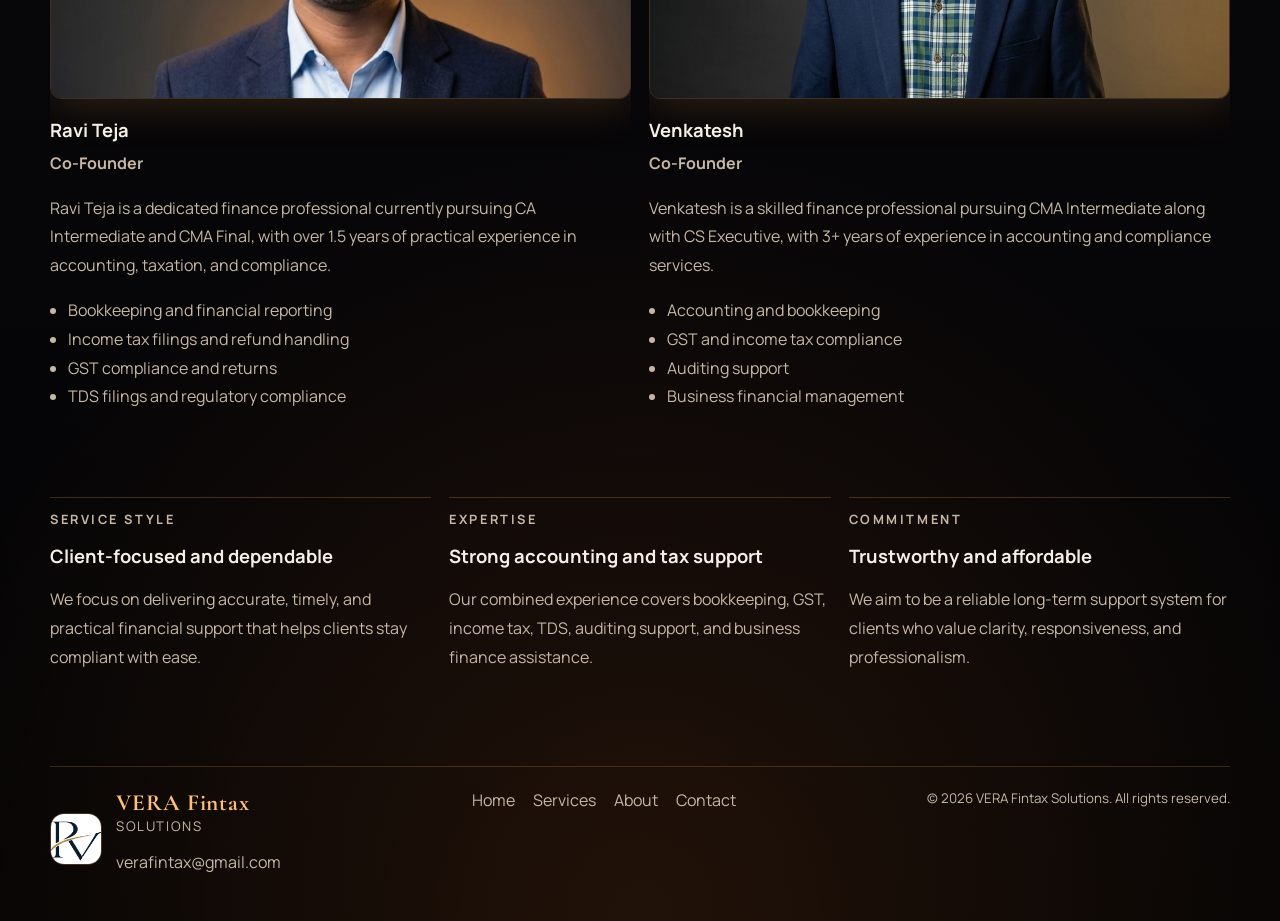
==== commit 509c6018: "Update about.html" ====
--- a/about.html
+++ b/about.html
@@ -159,7 +159,7 @@
     </div>
   </footer>
   <div class="floating-dock">
-    <a class="dock-whatsapp" href="https://wa.me/919959423402">
+    <a class="dock-whatsapp" href="https://wa.me/917036231221">
       <strong>WhatsApp</strong>
       <span>Talk to our team</span>
     </a>
